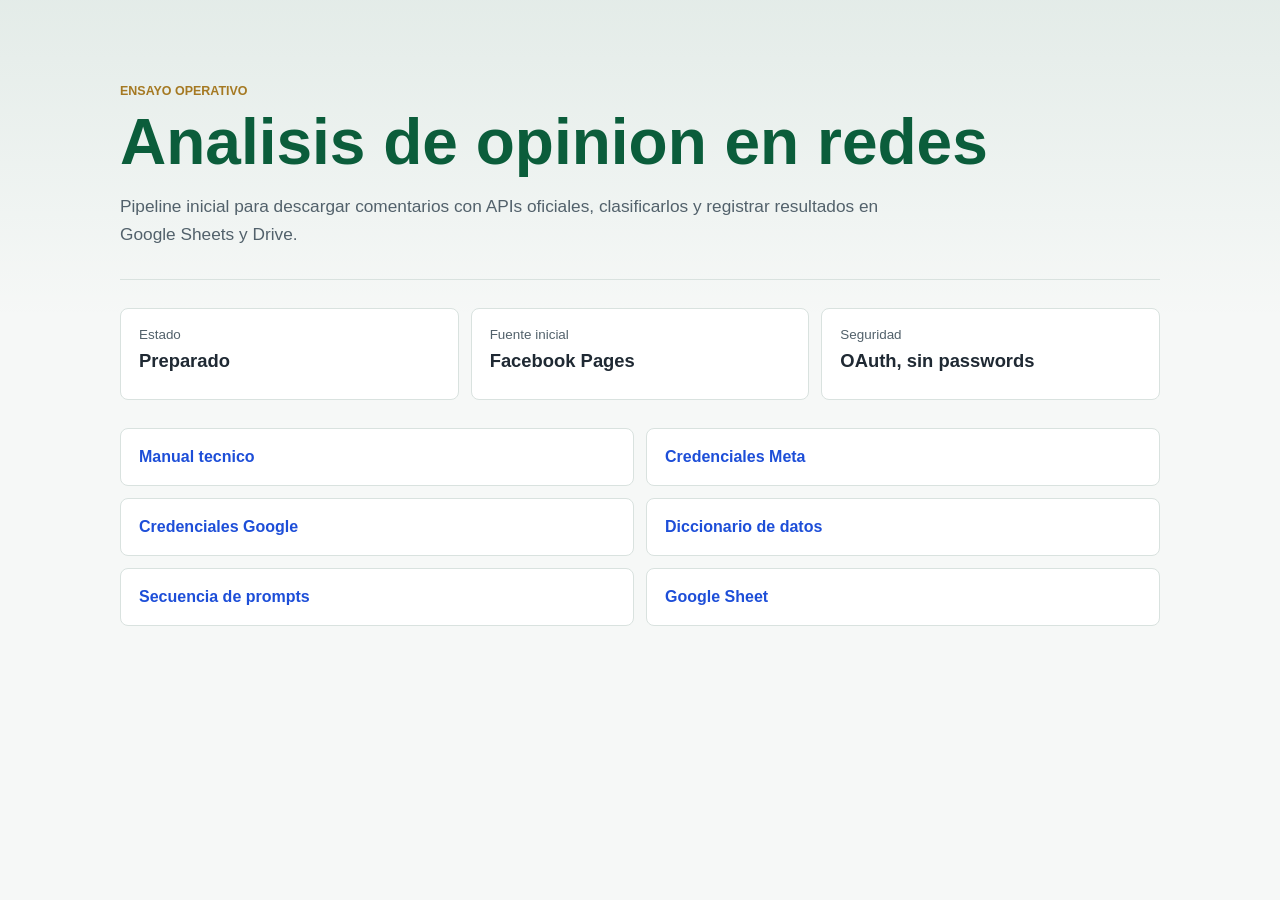
==== index.html @ 3aab6ac1 "Add GitHub Pages landing pages" ====
<!doctype html>
<html lang="es">
<head>
  <meta charset="utf-8">
  <meta name="viewport" content="width=device-width, initial-scale=1">
  <title>Analisis de opinion en redes</title>
  <meta name="description" content="Ensayo operativo para analizar comentarios de Facebook e Instagram con Meta Graph API.">
  <link rel="stylesheet" href="docs/site.css">
</head>
<body>
  <main class="shell">
    <header class="hero">
      <p class="eyebrow">Ensayo operativo</p>
      <h1>Analisis de opinion en redes</h1>
      <p class="lead">Pipeline inicial para descargar comentarios con APIs oficiales, clasificarlos y registrar resultados en Google Sheets y Drive.</p>
    </header>

    <section class="status-grid" aria-label="Estado del ensayo">
      <article>
        <span>Estado</span>
        <strong>Preparado</strong>
      </article>
      <article>
        <span>Fuente inicial</span>
        <strong>Facebook Pages</strong>
      </article>
      <article>
        <span>Seguridad</span>
        <strong>OAuth, sin passwords</strong>
      </article>
    </section>

    <section class="links" aria-label="Documentacion">
      <a href="docs/manual_tecnico.md">Manual tecnico</a>
      <a href="docs/setup_meta.md">Credenciales Meta</a>
      <a href="docs/setup_google.md">Credenciales Google</a>
      <a href="docs/diccionario_datos.md">Diccionario de datos</a>
      <a href="docs/SECUENCIA_PROMPTS_ANALISIS_OPINION_REDES_2026-06-18.md">Secuencia de prompts</a>
      <a href="https://docs.google.com/spreadsheets/d/19qCi8dMDZa89OrZhUth5EhQ0qvkrup6PaqTN3BN7NCc/edit">Google Sheet</a>
    </section>
  </main>
</body>
</html>
---- docs/site.css ----
:root {
  color-scheme: light;
  --bg: #f6f8f7;
  --ink: #1f2933;
  --muted: #52616b;
  --line: #d9e2df;
  --panel: #ffffff;
  --green: #0b5d3b;
  --blue: #1d4ed8;
  --gold: #a57922;
}

* {
  box-sizing: border-box;
}

body {
  margin: 0;
  min-height: 100vh;
  font-family: Arial, Helvetica, sans-serif;
  color: var(--ink);
  background:
    linear-gradient(180deg, rgba(11, 93, 59, 0.08), rgba(246, 248, 247, 0) 320px),
    var(--bg);
}

.shell {
  width: min(1040px, calc(100% - 32px));
  margin: 0 auto;
  padding: 56px 0;
}

.hero {
  padding: 28px 0 30px;
  border-bottom: 1px solid var(--line);
}

.eyebrow {
  margin: 0 0 12px;
  color: var(--gold);
  font-size: 0.78rem;
  font-weight: 700;
  text-transform: uppercase;
}

h1 {
  margin: 0;
  font-size: clamp(2rem, 5vw, 4.25rem);
  line-height: 1.02;
  letter-spacing: 0;
  color: var(--green);
}

.lead {
  max-width: 760px;
  margin: 18px 0 0;
  color: var(--muted);
  font-size: 1.08rem;
  line-height: 1.6;
}

.status-grid {
  display: grid;
  grid-template-columns: repeat(3, minmax(0, 1fr));
  gap: 12px;
  margin: 28px 0;
}

.status-grid article,
.links a {
  border: 1px solid var(--line);
  background: var(--panel);
  border-radius: 8px;
}

.status-grid article {
  min-height: 92px;
  padding: 18px;
}

.status-grid span {
  display: block;
  margin-bottom: 8px;
  color: var(--muted);
  font-size: 0.84rem;
}

.status-grid strong {
  display: block;
  font-size: 1.15rem;
}

.links {
  display: grid;
  grid-template-columns: repeat(2, minmax(0, 1fr));
  gap: 12px;
  margin-top: 24px;
}

.links a {
  display: flex;
  min-height: 58px;
  align-items: center;
  padding: 16px 18px;
  color: var(--blue);
  font-weight: 700;
  text-decoration: none;
}

.links a:hover {
  border-color: var(--blue);
}

@media (max-width: 720px) {
  .shell {
    width: min(100% - 24px, 1040px);
    padding: 32px 0;
  }

  .status-grid,
  .links {
    grid-template-columns: 1fr;
  }
}
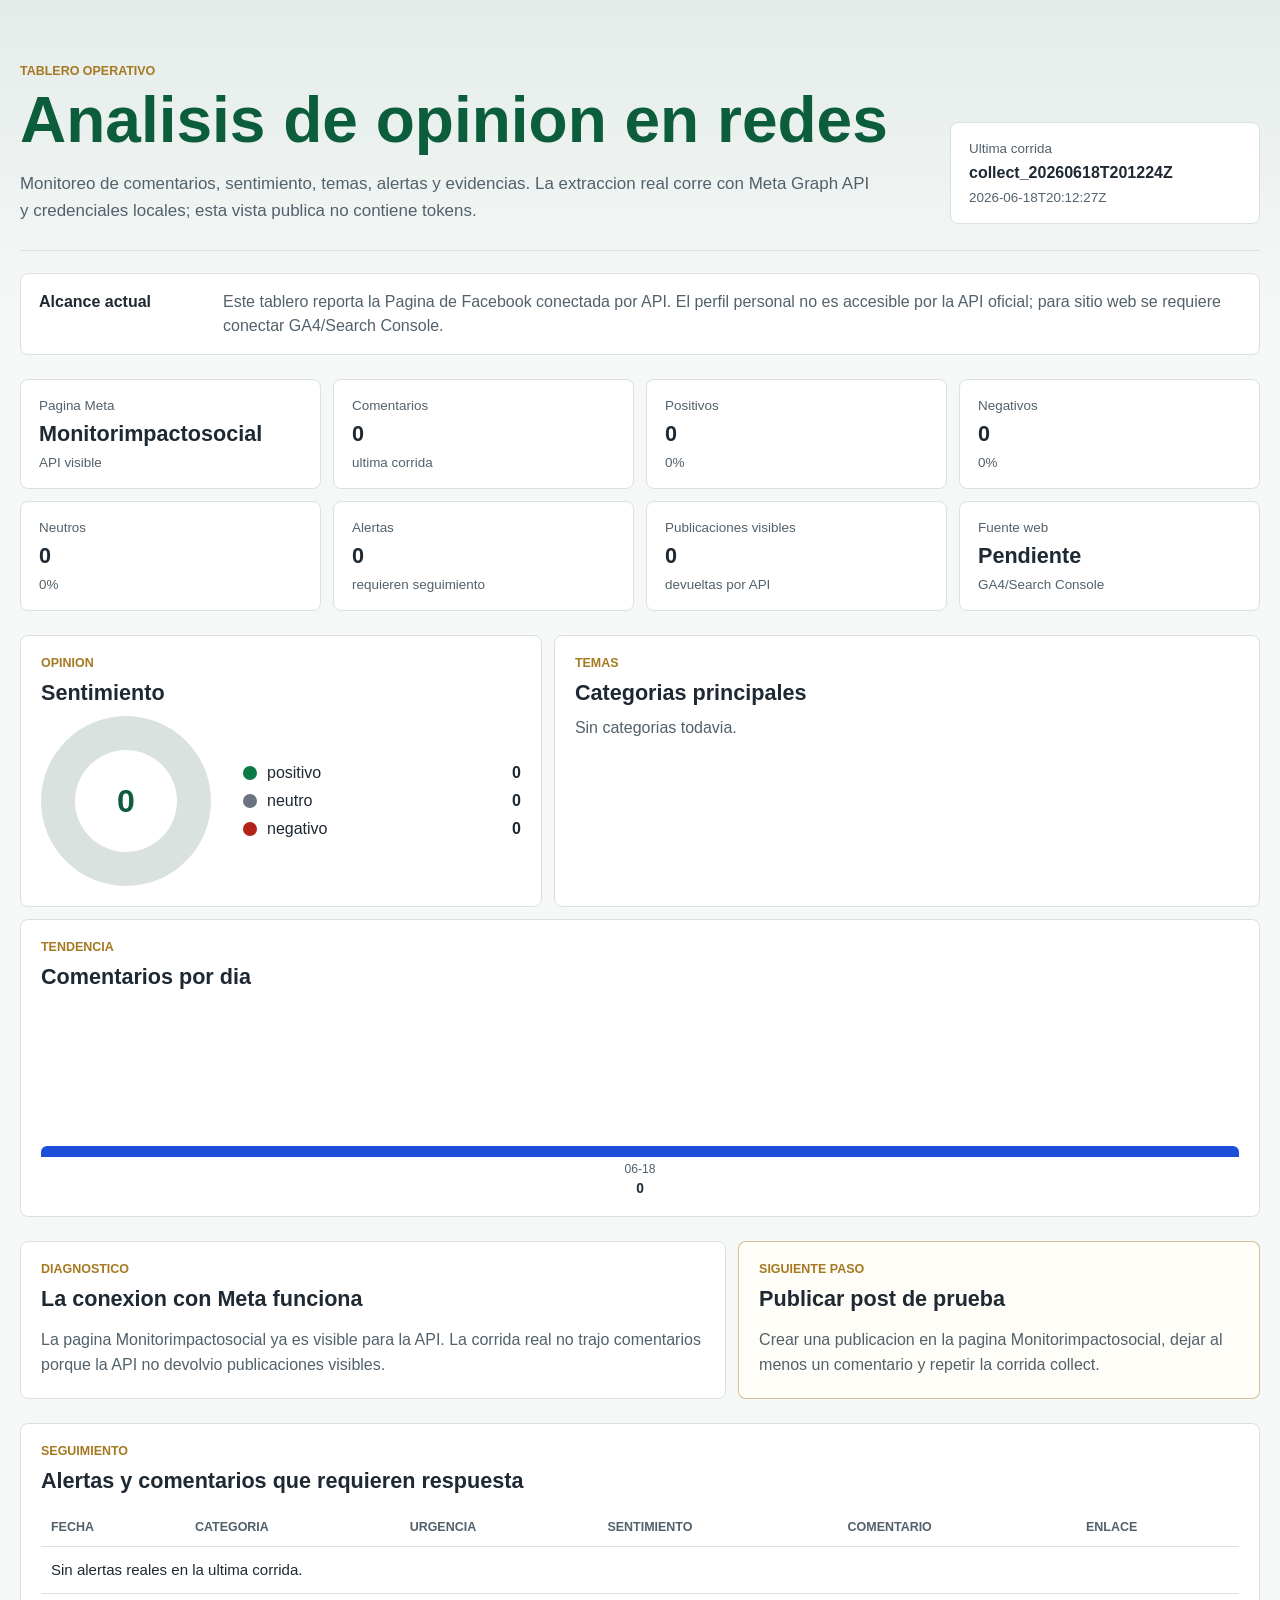
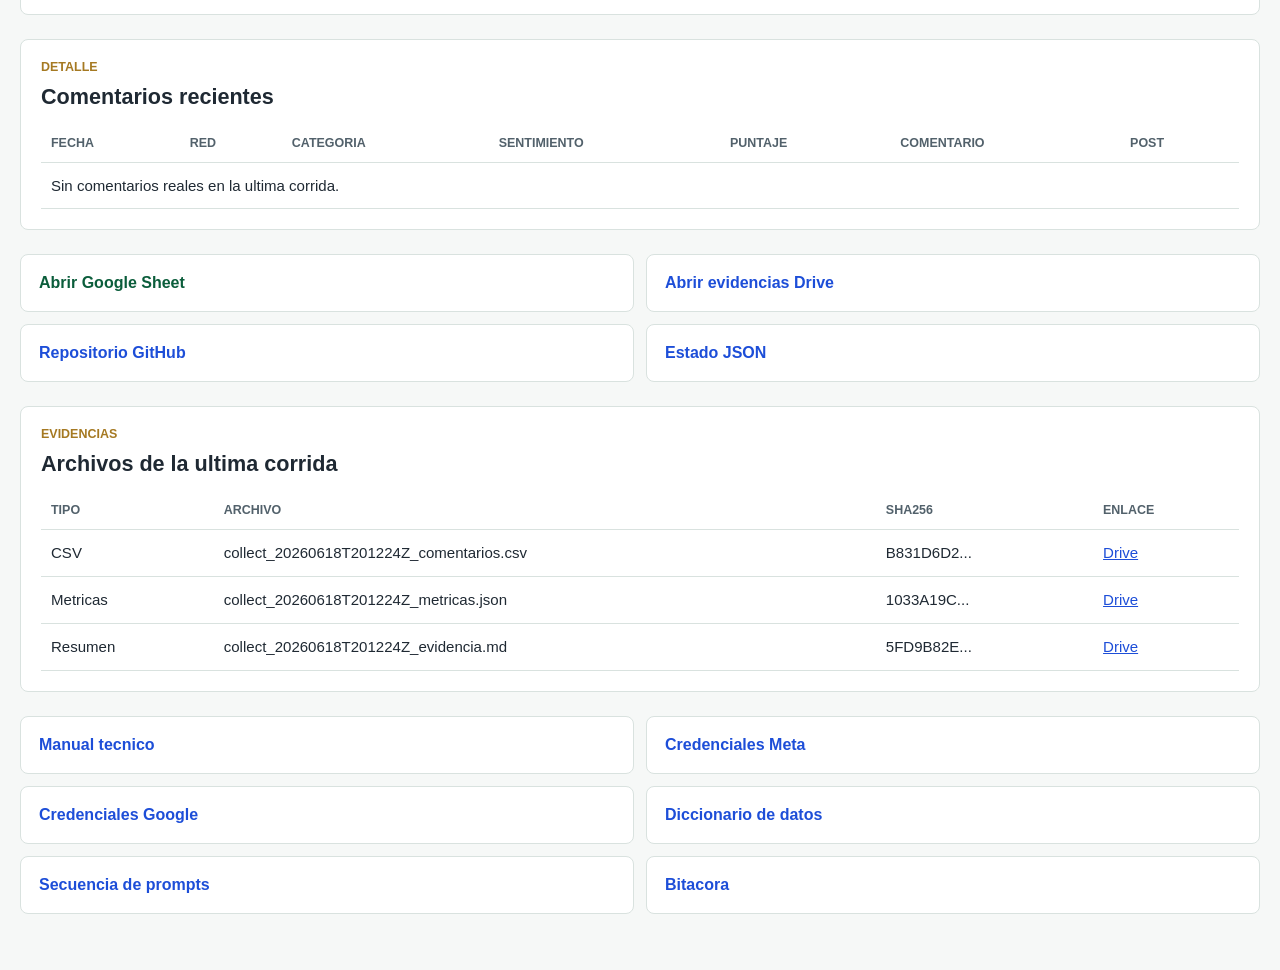
==== commit 212d7e9f: "Build operational opinion dashboard" ====
--- a/index.html
+++ b/index.html
@@ -3,42 +3,202 @@
 <head>
   <meta charset="utf-8">
   <meta name="viewport" content="width=device-width, initial-scale=1">
-  <title>Analisis de opinion en redes</title>
-  <meta name="description" content="Ensayo operativo para analizar comentarios de Facebook e Instagram con Meta Graph API.">
+  <title>Tablero - Analisis de opinion en redes</title>
+  <meta name="description" content="Tablero operativo de comentarios, opinion y alertas para redes sociales.">
   <link rel="stylesheet" href="docs/site.css">
 </head>
 <body>
   <main class="shell">
-    <header class="hero">
-      <p class="eyebrow">Ensayo operativo</p>
-      <h1>Analisis de opinion en redes</h1>
-      <p class="lead">Pipeline inicial para descargar comentarios con APIs oficiales, clasificarlos y registrar resultados en Google Sheets y Drive.</p>
+    <header class="hero dashboard-hero">
+      <div>
+        <p class="eyebrow">Tablero operativo</p>
+        <h1>Analisis de opinion en redes</h1>
+        <p class="lead">Monitoreo de comentarios, sentimiento, temas, alertas y evidencias. La extraccion real corre con Meta Graph API y credenciales locales; esta vista publica no contiene tokens.</p>
+      </div>
+      <aside class="run-badge" aria-label="Ultima corrida">
+        <span>Ultima corrida</span>
+        <strong id="latest-run-id">Sin datos</strong>
+        <small id="latest-run-time">Pendiente</small>
+      </aside>
     </header>
 
-    <section class="status-grid" aria-label="Estado del ensayo">
-      <article>
-        <span>Estado</span>
-        <strong>Preparado</strong>
-      </article>
-      <article>
-        <span>Fuente inicial</span>
-        <strong>Facebook Pages</strong>
-      </article>
-      <article>
-        <span>Seguridad</span>
-        <strong>OAuth, sin passwords</strong>
-      </article>
-    </section>
-
-    <section class="links" aria-label="Documentacion">
+    <section class="notice" aria-label="Alcance del tablero">
+      <strong>Alcance actual</strong>
+      <span id="scope-note">Este tablero reporta la Pagina de Facebook conectada por API. El perfil personal no es accesible por la API oficial; para sitio web se requiere conectar GA4/Search Console.</span>
+    </section>
+
+    <section class="status-grid" aria-label="Indicadores principales">
+      <article>
+        <span>Pagina Meta</span>
+        <strong id="page-name">Monitorimpactosocial</strong>
+        <small id="page-status">API visible</small>
+      </article>
+      <article>
+        <span>Comentarios</span>
+        <strong id="comments-total">0</strong>
+        <small>ultima corrida</small>
+      </article>
+      <article>
+        <span>Positivos</span>
+        <strong id="positive-total">0</strong>
+        <small id="positive-percent">0%</small>
+      </article>
+      <article>
+        <span>Negativos</span>
+        <strong id="negative-total">0</strong>
+        <small id="negative-percent">0%</small>
+      </article>
+      <article>
+        <span>Neutros</span>
+        <strong id="neutral-total">0</strong>
+        <small id="neutral-percent">0%</small>
+      </article>
+      <article>
+        <span>Alertas</span>
+        <strong id="alerts-total">0</strong>
+        <small>requieren seguimiento</small>
+      </article>
+      <article>
+        <span>Publicaciones visibles</span>
+        <strong id="posts-visible">0</strong>
+        <small>devueltas por API</small>
+      </article>
+      <article>
+        <span>Fuente web</span>
+        <strong id="website-status">Pendiente</strong>
+        <small>GA4/Search Console</small>
+      </article>
+    </section>
+
+    <section class="dashboard-grid" aria-label="Graficas">
+      <article class="panel">
+        <div class="section-heading compact">
+          <p class="eyebrow">Opinion</p>
+          <h2>Sentimiento</h2>
+        </div>
+        <div class="sentiment-layout">
+          <div class="donut" id="sentiment-donut" aria-label="Distribucion de sentimiento"></div>
+          <div class="legend" id="sentiment-legend"></div>
+        </div>
+      </article>
+
+      <article class="panel">
+        <div class="section-heading compact">
+          <p class="eyebrow">Temas</p>
+          <h2>Categorias principales</h2>
+        </div>
+        <div class="bars" id="category-bars"></div>
+      </article>
+
+      <article class="panel wide">
+        <div class="section-heading compact">
+          <p class="eyebrow">Tendencia</p>
+          <h2>Comentarios por dia</h2>
+        </div>
+        <div class="trend" id="trend-chart"></div>
+      </article>
+    </section>
+
+    <section class="workbench" aria-label="Diagnostico y acciones">
+      <article class="panel">
+        <p class="eyebrow">Diagnostico</p>
+        <h2 id="diagnostic-title">Esperando datos reales</h2>
+        <p id="diagnostic-detail">La pagina esta conectada, pero todavia no hay comentarios visibles para analizar.</p>
+      </article>
+      <article class="panel next-step">
+        <p class="eyebrow">Siguiente paso</p>
+        <h2 id="next-step-title">Generar comentarios de prueba</h2>
+        <p id="next-step-detail">Publicar un post en la pagina conectada, dejar un comentario y repetir la corrida collect.</p>
+      </article>
+    </section>
+
+    <section class="table-section" aria-label="Alertas recientes">
+      <div class="section-heading">
+        <p class="eyebrow">Seguimiento</p>
+        <h2>Alertas y comentarios que requieren respuesta</h2>
+      </div>
+      <div class="table-wrap">
+        <table>
+          <thead>
+            <tr>
+              <th>Fecha</th>
+              <th>Categoria</th>
+              <th>Urgencia</th>
+              <th>Sentimiento</th>
+              <th>Comentario</th>
+              <th>Enlace</th>
+            </tr>
+          </thead>
+          <tbody id="alerts-body">
+            <tr><td colspan="6">Sin alertas reales en la ultima corrida.</td></tr>
+          </tbody>
+        </table>
+      </div>
+    </section>
+
+    <section class="table-section" aria-label="Comentarios recientes">
+      <div class="section-heading">
+        <p class="eyebrow">Detalle</p>
+        <h2>Comentarios recientes</h2>
+      </div>
+      <div class="table-wrap">
+        <table>
+          <thead>
+            <tr>
+              <th>Fecha</th>
+              <th>Red</th>
+              <th>Categoria</th>
+              <th>Sentimiento</th>
+              <th>Puntaje</th>
+              <th>Comentario</th>
+              <th>Post</th>
+            </tr>
+          </thead>
+          <tbody id="comments-body">
+            <tr><td colspan="7">Sin comentarios reales en la ultima corrida.</td></tr>
+          </tbody>
+        </table>
+      </div>
+    </section>
+
+    <section class="links action-links" aria-label="Accesos operativos">
+      <a class="primary-link" href="https://docs.google.com/spreadsheets/d/19qCi8dMDZa89OrZhUth5EhQ0qvkrup6PaqTN3BN7NCc/edit">Abrir Google Sheet</a>
+      <a href="https://drive.google.com/drive/folders/1RGaWR4DJLrjHRNOoDEw7tdELaAYACcLd">Abrir evidencias Drive</a>
+      <a href="https://github.com/monitorimpactosocial/analisis_opinion_redes">Repositorio GitHub</a>
+      <a href="docs/status.json">Estado JSON</a>
+    </section>
+
+    <section class="table-section" aria-label="Evidencias recientes">
+      <div class="section-heading">
+        <p class="eyebrow">Evidencias</p>
+        <h2>Archivos de la ultima corrida</h2>
+      </div>
+      <div class="table-wrap">
+        <table>
+          <thead>
+            <tr>
+              <th>Tipo</th>
+              <th>Archivo</th>
+              <th>SHA256</th>
+              <th>Enlace</th>
+            </tr>
+          </thead>
+          <tbody id="evidence-body">
+            <tr><td colspan="4">Sin evidencias cargadas.</td></tr>
+          </tbody>
+        </table>
+      </div>
+    </section>
+
+    <section class="links secondary-links" aria-label="Documentacion">
       <a href="docs/manual_tecnico.md">Manual tecnico</a>
       <a href="docs/setup_meta.md">Credenciales Meta</a>
       <a href="docs/setup_google.md">Credenciales Google</a>
       <a href="docs/diccionario_datos.md">Diccionario de datos</a>
       <a href="docs/SECUENCIA_PROMPTS_ANALISIS_OPINION_REDES_2026-06-18.md">Secuencia de prompts</a>
-      <a href="https://docs.google.com/spreadsheets/d/19qCi8dMDZa89OrZhUth5EhQ0qvkrup6PaqTN3BN7NCc/edit">Google Sheet</a>
+      <a href="BITACORA.md">Bitacora</a>
     </section>
   </main>
+  <script src="docs/dashboard.js"></script>
 </body>
 </html>
-
--- a/docs/site.css
+++ b/docs/site.css
@@ -6,8 +6,11 @@
   --line: #d9e2df;
   --panel: #ffffff;
   --green: #0b5d3b;
+  --green-soft: #e8f3ee;
   --blue: #1d4ed8;
   --gold: #a57922;
+  --red: #b42318;
+  --gray: #6b7280;
 }
 
 * {
@@ -24,19 +27,30 @@
     var(--bg);
 }
 
+a {
+  color: var(--blue);
+}
+
 .shell {
-  width: min(1040px, calc(100% - 32px));
+  width: min(1240px, calc(100% - 32px));
   margin: 0 auto;
-  padding: 56px 0;
+  padding: 40px 0 56px;
 }
 
 .hero {
-  padding: 28px 0 30px;
+  padding: 24px 0 26px;
   border-bottom: 1px solid var(--line);
 }
 
+.dashboard-hero {
+  display: grid;
+  grid-template-columns: minmax(0, 1fr) 310px;
+  gap: 24px;
+  align-items: end;
+}
+
 .eyebrow {
-  margin: 0 0 12px;
+  margin: 0 0 10px;
   color: var(--gold);
   font-size: 0.78rem;
   font-weight: 700;
@@ -45,36 +59,72 @@
 
 h1 {
   margin: 0;
-  font-size: clamp(2rem, 5vw, 4.25rem);
-  line-height: 1.02;
+  color: var(--green);
+  font-size: clamp(2rem, 5vw, 4.1rem);
+  line-height: 1.03;
   letter-spacing: 0;
-  color: var(--green);
 }
 
 .lead {
-  max-width: 760px;
-  margin: 18px 0 0;
-  color: var(--muted);
-  font-size: 1.08rem;
+  max-width: 850px;
+  margin: 16px 0 0;
+  color: var(--muted);
+  font-size: 1.06rem;
   line-height: 1.6;
 }
 
-.status-grid {
-  display: grid;
-  grid-template-columns: repeat(3, minmax(0, 1fr));
-  gap: 12px;
-  margin: 28px 0;
-}
-
+.run-badge,
+.notice,
+.panel,
 .status-grid article,
-.links a {
+.links a,
+.table-section {
   border: 1px solid var(--line);
   background: var(--panel);
   border-radius: 8px;
 }
 
+.run-badge {
+  padding: 18px;
+}
+
+.run-badge span,
+.run-badge small,
+.status-grid small {
+  display: block;
+  color: var(--muted);
+  font-size: 0.84rem;
+}
+
+.run-badge strong {
+  display: block;
+  margin: 8px 0;
+  font-size: 1rem;
+  overflow-wrap: anywhere;
+}
+
+.notice {
+  display: grid;
+  grid-template-columns: 170px minmax(0, 1fr);
+  gap: 14px;
+  margin: 22px 0 0;
+  padding: 16px 18px;
+  line-height: 1.5;
+}
+
+.notice span {
+  color: var(--muted);
+}
+
+.status-grid {
+  display: grid;
+  grid-template-columns: repeat(4, minmax(0, 1fr));
+  gap: 12px;
+  margin: 24px 0;
+}
+
 .status-grid article {
-  min-height: 92px;
+  min-height: 104px;
   padding: 18px;
 }
 
@@ -87,14 +137,178 @@
 
 .status-grid strong {
   display: block;
-  font-size: 1.15rem;
+  margin-bottom: 8px;
+  font-size: 1.35rem;
+}
+
+.dashboard-grid {
+  display: grid;
+  grid-template-columns: minmax(0, 0.85fr) minmax(0, 1.15fr);
+  gap: 12px;
+  margin: 0 0 24px;
+}
+
+.panel {
+  padding: 20px;
+}
+
+.panel.wide {
+  grid-column: 1 / -1;
+}
+
+.section-heading {
+  margin-bottom: 14px;
+}
+
+.section-heading.compact {
+  margin-bottom: 10px;
+}
+
+.panel h2,
+.section-heading h2 {
+  margin: 0 0 8px;
+  font-size: 1.35rem;
+  letter-spacing: 0;
+}
+
+.panel p:last-child {
+  margin-bottom: 0;
+  color: var(--muted);
+  line-height: 1.55;
+}
+
+.sentiment-layout {
+  display: grid;
+  grid-template-columns: 180px minmax(0, 1fr);
+  gap: 22px;
+  align-items: center;
+}
+
+.donut {
+  position: relative;
+  width: 170px;
+  height: 170px;
+  border-radius: 50%;
+  background: conic-gradient(#d9e2df 0 100%);
+}
+
+.donut::after {
+  position: absolute;
+  inset: 34px;
+  display: grid;
+  place-items: center;
+  border-radius: 50%;
+  background: #fff;
+  color: var(--green);
+  content: attr(data-label);
+  font-size: 2rem;
+  font-weight: 700;
+}
+
+.legend {
+  display: grid;
+  gap: 10px;
+}
+
+.legend-row {
+  display: grid;
+  grid-template-columns: 14px minmax(0, 1fr) auto;
+  gap: 10px;
+  align-items: center;
+}
+
+.swatch {
+  width: 14px;
+  height: 14px;
+  border-radius: 50%;
+}
+
+.bars {
+  display: grid;
+  gap: 14px;
+}
+
+.bar-label {
+  display: flex;
+  justify-content: space-between;
+  gap: 12px;
+  margin-bottom: 6px;
+}
+
+.bar-track {
+  height: 10px;
+  overflow: hidden;
+  border-radius: 999px;
+  background: var(--green-soft);
+}
+
+.bar-track span {
+  display: block;
+  height: 100%;
+  border-radius: inherit;
+  background: var(--green);
+}
+
+.trend {
+  display: flex;
+  min-height: 190px;
+  align-items: end;
+  gap: 10px;
+  padding-top: 16px;
+}
+
+.trend-col {
+  display: grid;
+  flex: 1;
+  min-width: 42px;
+  height: 180px;
+  grid-template-rows: minmax(8px, 1fr) auto auto;
+  gap: 5px;
+  align-items: end;
+  text-align: center;
+}
+
+.trend-bar {
+  width: 100%;
+  min-height: 8px;
+  border-radius: 6px 6px 0 0;
+  background: var(--blue);
+}
+
+.trend-col span {
+  color: var(--muted);
+  font-size: 0.76rem;
+}
+
+.trend-col strong {
+  font-size: 0.86rem;
+}
+
+.workbench {
+  display: grid;
+  grid-template-columns: minmax(0, 1.15fr) minmax(0, 0.85fr);
+  gap: 12px;
+  margin-bottom: 24px;
+}
+
+.next-step {
+  border-color: rgba(165, 121, 34, 0.45);
+  background: #fffdf7;
 }
 
 .links {
   display: grid;
   grid-template-columns: repeat(2, minmax(0, 1fr));
   gap: 12px;
-  margin-top: 24px;
+  margin-top: 20px;
+}
+
+.action-links {
+  margin-bottom: 24px;
+}
+
+.secondary-links {
+  margin-top: 20px;
 }
 
 .links a {
@@ -102,24 +316,112 @@
   min-height: 58px;
   align-items: center;
   padding: 16px 18px;
-  color: var(--blue);
   font-weight: 700;
   text-decoration: none;
 }
 
+.links .primary-link {
+  color: var(--green);
+}
+
 .links a:hover {
   border-color: var(--blue);
 }
 
-@media (max-width: 720px) {
-  .shell {
-    width: min(100% - 24px, 1040px);
-    padding: 32px 0;
-  }
-
+.table-section {
+  margin-bottom: 24px;
+  padding: 20px;
+}
+
+.table-wrap {
+  overflow-x: auto;
+}
+
+table {
+  width: 100%;
+  border-collapse: collapse;
+  font-size: 0.94rem;
+}
+
+th,
+td {
+  padding: 12px 10px;
+  border-bottom: 1px solid var(--line);
+  text-align: left;
+  vertical-align: top;
+}
+
+th {
+  color: var(--muted);
+  font-size: 0.78rem;
+  text-transform: uppercase;
+}
+
+td {
+  line-height: 1.45;
+}
+
+td:nth-child(5),
+td:nth-child(6),
+td:nth-child(7) {
+  overflow-wrap: anywhere;
+}
+
+.pill {
+  display: inline-flex;
+  min-width: 72px;
+  justify-content: center;
+  padding: 4px 8px;
+  border-radius: 999px;
+  color: #fff;
+  font-size: 0.78rem;
+  font-weight: 700;
+}
+
+.pill.positivo {
+  background: var(--green);
+}
+
+.pill.neutro {
+  background: var(--gray);
+}
+
+.pill.negativo {
+  background: var(--red);
+}
+
+.empty {
+  margin: 0;
+  color: var(--muted);
+}
+
+@media (max-width: 900px) {
+  .dashboard-hero,
+  .notice,
   .status-grid,
+  .dashboard-grid,
+  .workbench,
+  .sentiment-layout,
   .links {
     grid-template-columns: 1fr;
   }
-}
-
+
+  .status-grid {
+    grid-template-columns: repeat(2, minmax(0, 1fr));
+  }
+}
+
+@media (max-width: 620px) {
+  .shell {
+    width: min(100% - 24px, 1240px);
+    padding: 28px 0;
+  }
+
+  .status-grid {
+    grid-template-columns: 1fr;
+  }
+
+  .trend {
+    min-width: 520px;
+  }
+}
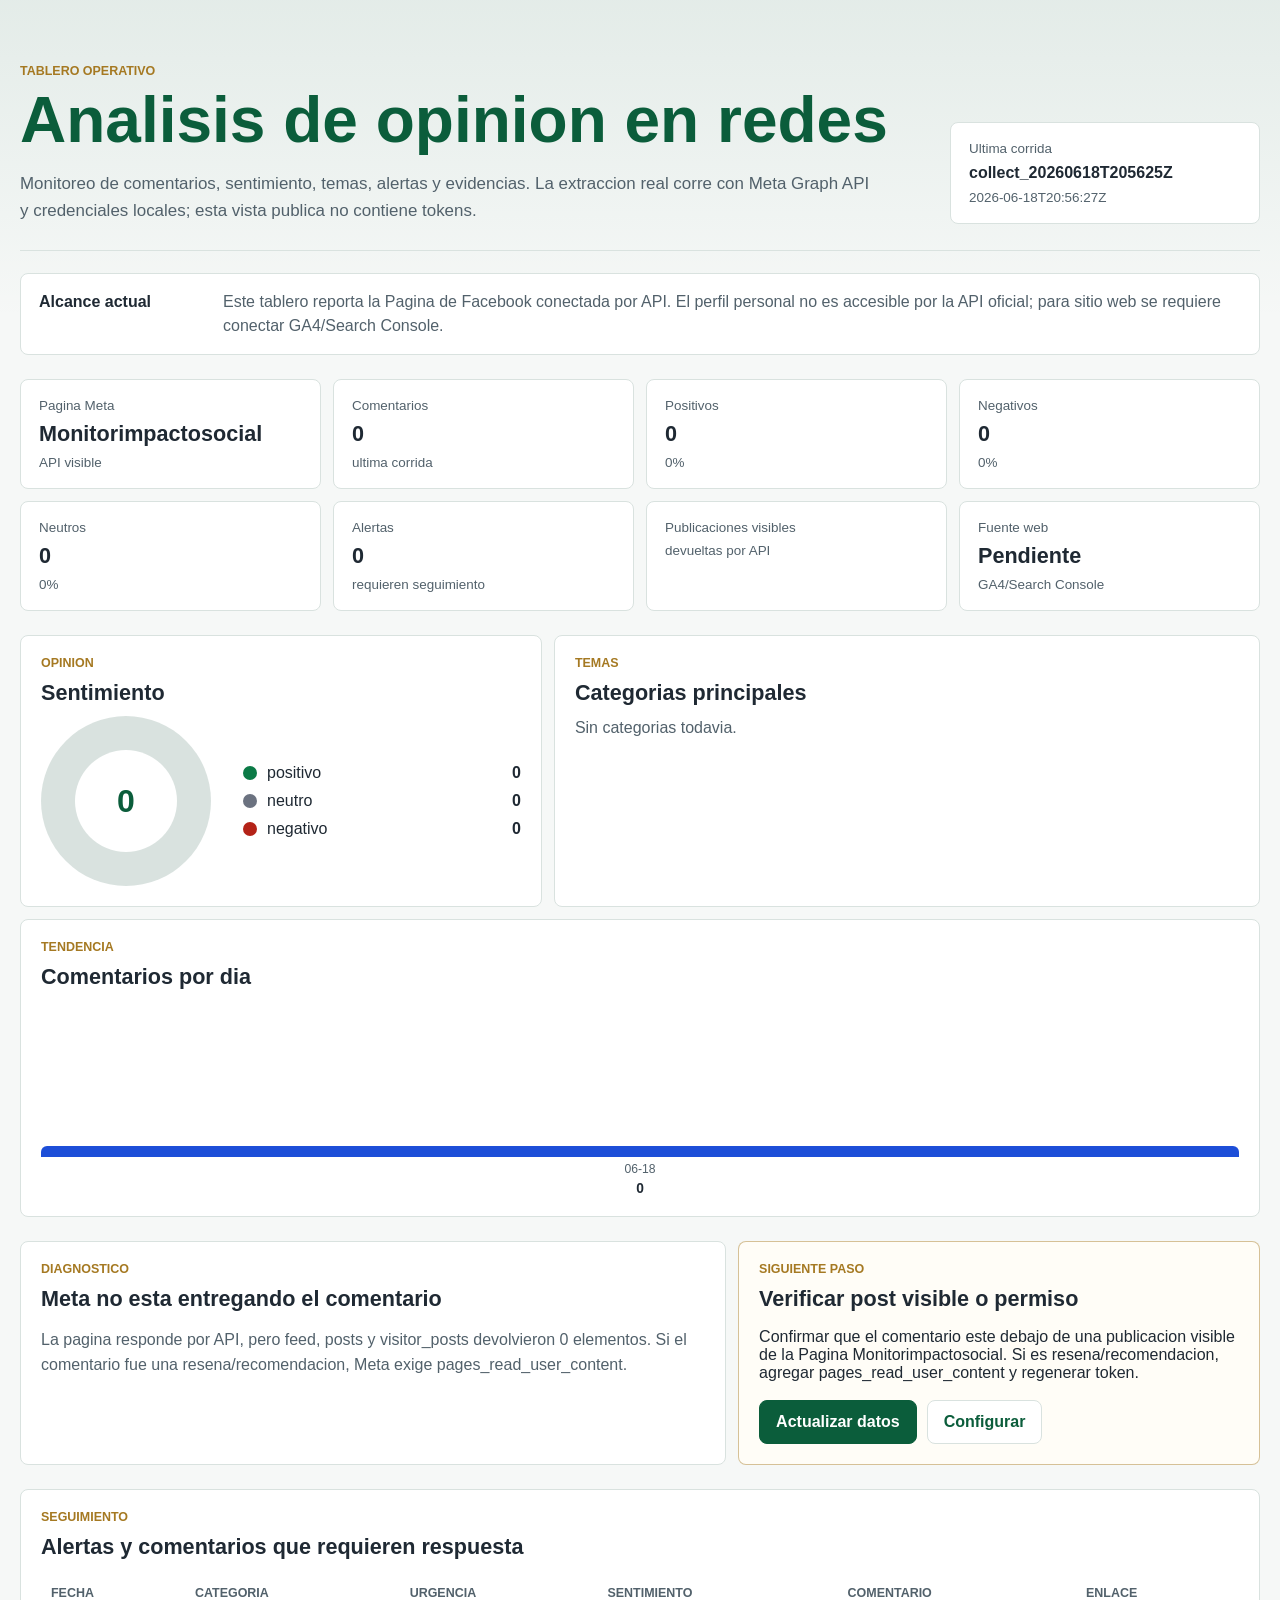
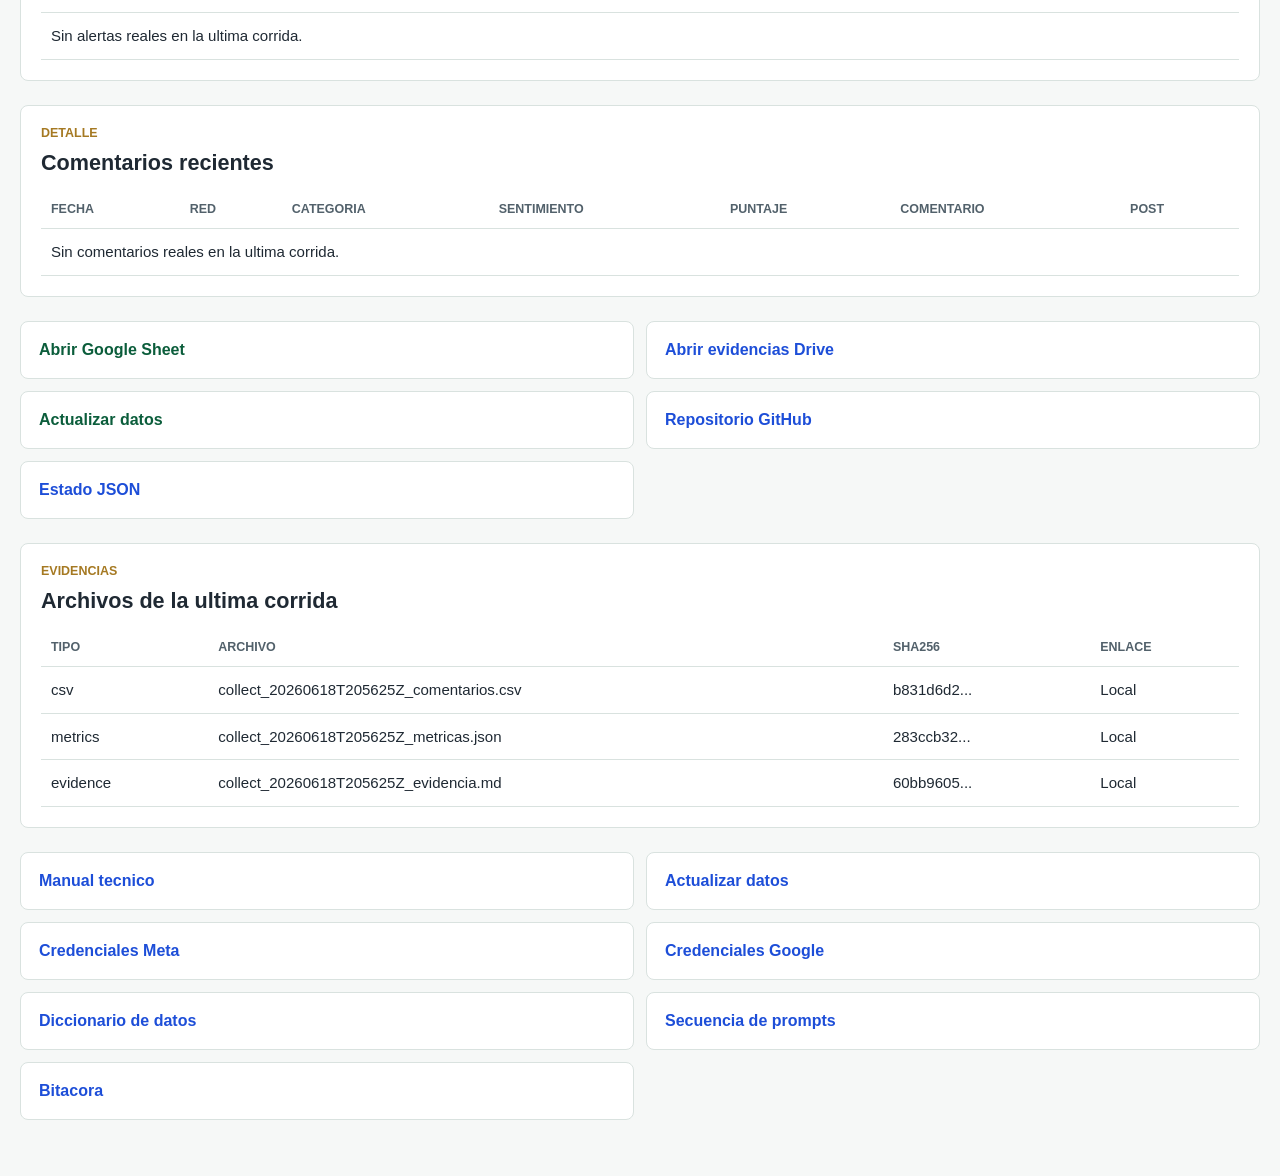
==== commit 142910b3: "Add manual dashboard update workflow" ====
--- a/index.html
+++ b/index.html
@@ -109,6 +109,10 @@
         <p class="eyebrow">Siguiente paso</p>
         <h2 id="next-step-title">Generar comentarios de prueba</h2>
         <p id="next-step-detail">Publicar un post en la pagina conectada, dejar un comentario y repetir la corrida collect.</p>
+        <div class="panel-actions">
+          <a class="button-link" id="update-dashboard-link" href="https://github.com/monitorimpactosocial/analisis_opinion_redes/actions/workflows/update-dashboard.yml">Actualizar datos</a>
+          <a class="button-link secondary" href="docs/actualizar_datos.md">Configurar</a>
+        </div>
       </article>
     </section>
 
@@ -164,6 +168,7 @@
     <section class="links action-links" aria-label="Accesos operativos">
       <a class="primary-link" href="https://docs.google.com/spreadsheets/d/19qCi8dMDZa89OrZhUth5EhQ0qvkrup6PaqTN3BN7NCc/edit">Abrir Google Sheet</a>
       <a href="https://drive.google.com/drive/folders/1RGaWR4DJLrjHRNOoDEw7tdELaAYACcLd">Abrir evidencias Drive</a>
+      <a class="primary-link" href="https://github.com/monitorimpactosocial/analisis_opinion_redes/actions/workflows/update-dashboard.yml">Actualizar datos</a>
       <a href="https://github.com/monitorimpactosocial/analisis_opinion_redes">Repositorio GitHub</a>
       <a href="docs/status.json">Estado JSON</a>
     </section>
@@ -192,6 +197,7 @@
 
     <section class="links secondary-links" aria-label="Documentacion">
       <a href="docs/manual_tecnico.md">Manual tecnico</a>
+      <a href="docs/actualizar_datos.md">Actualizar datos</a>
       <a href="docs/setup_meta.md">Credenciales Meta</a>
       <a href="docs/setup_google.md">Credenciales Google</a>
       <a href="docs/diccionario_datos.md">Diccionario de datos</a>
--- a/docs/site.css
+++ b/docs/site.css
@@ -296,6 +296,37 @@
   background: #fffdf7;
 }
 
+.panel-actions {
+  display: flex;
+  flex-wrap: wrap;
+  gap: 10px;
+  margin-top: 18px;
+}
+
+.button-link {
+  display: inline-flex;
+  min-height: 44px;
+  align-items: center;
+  justify-content: center;
+  padding: 0 16px;
+  border: 1px solid var(--green);
+  border-radius: 8px;
+  background: var(--green);
+  color: #fff;
+  font-weight: 700;
+  text-decoration: none;
+}
+
+.button-link.secondary {
+  border-color: var(--line);
+  background: #fff;
+  color: var(--green);
+}
+
+.button-link:hover {
+  border-color: var(--blue);
+}
+
 .links {
   display: grid;
   grid-template-columns: repeat(2, minmax(0, 1fr));
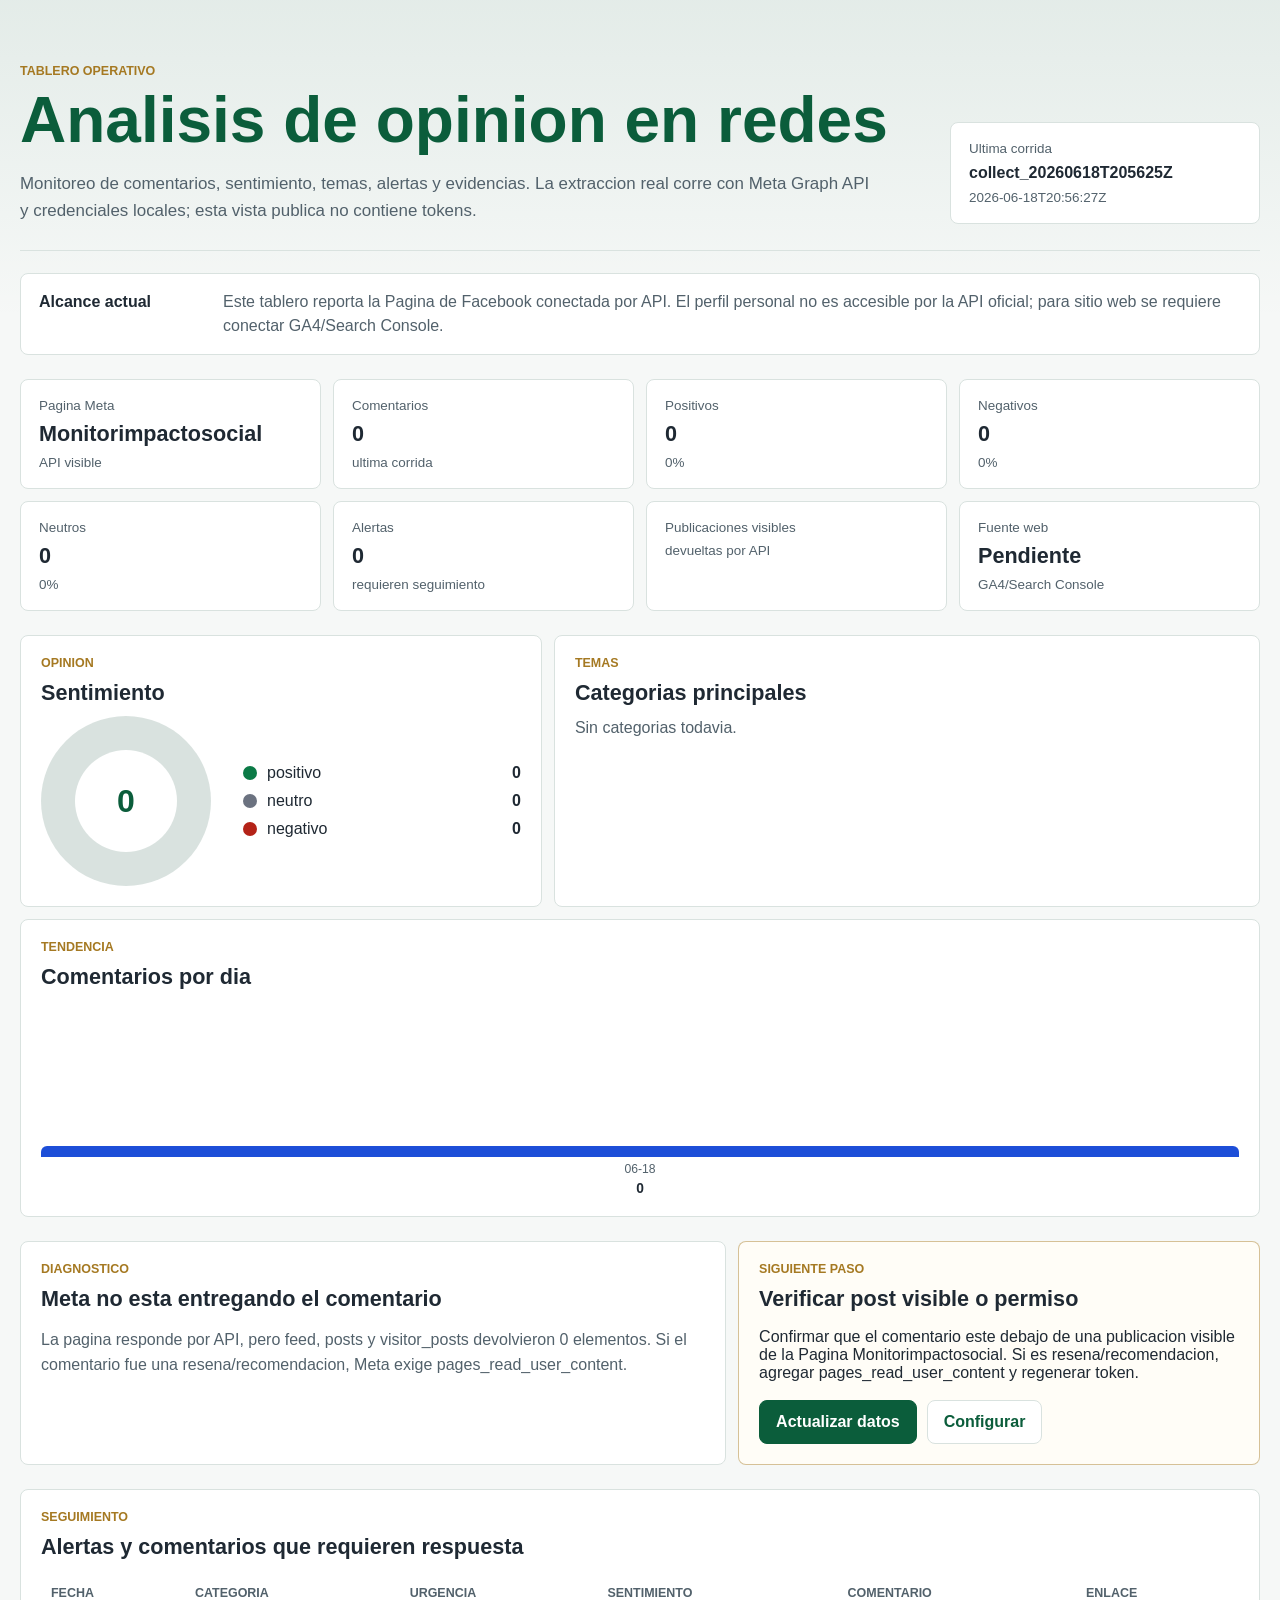
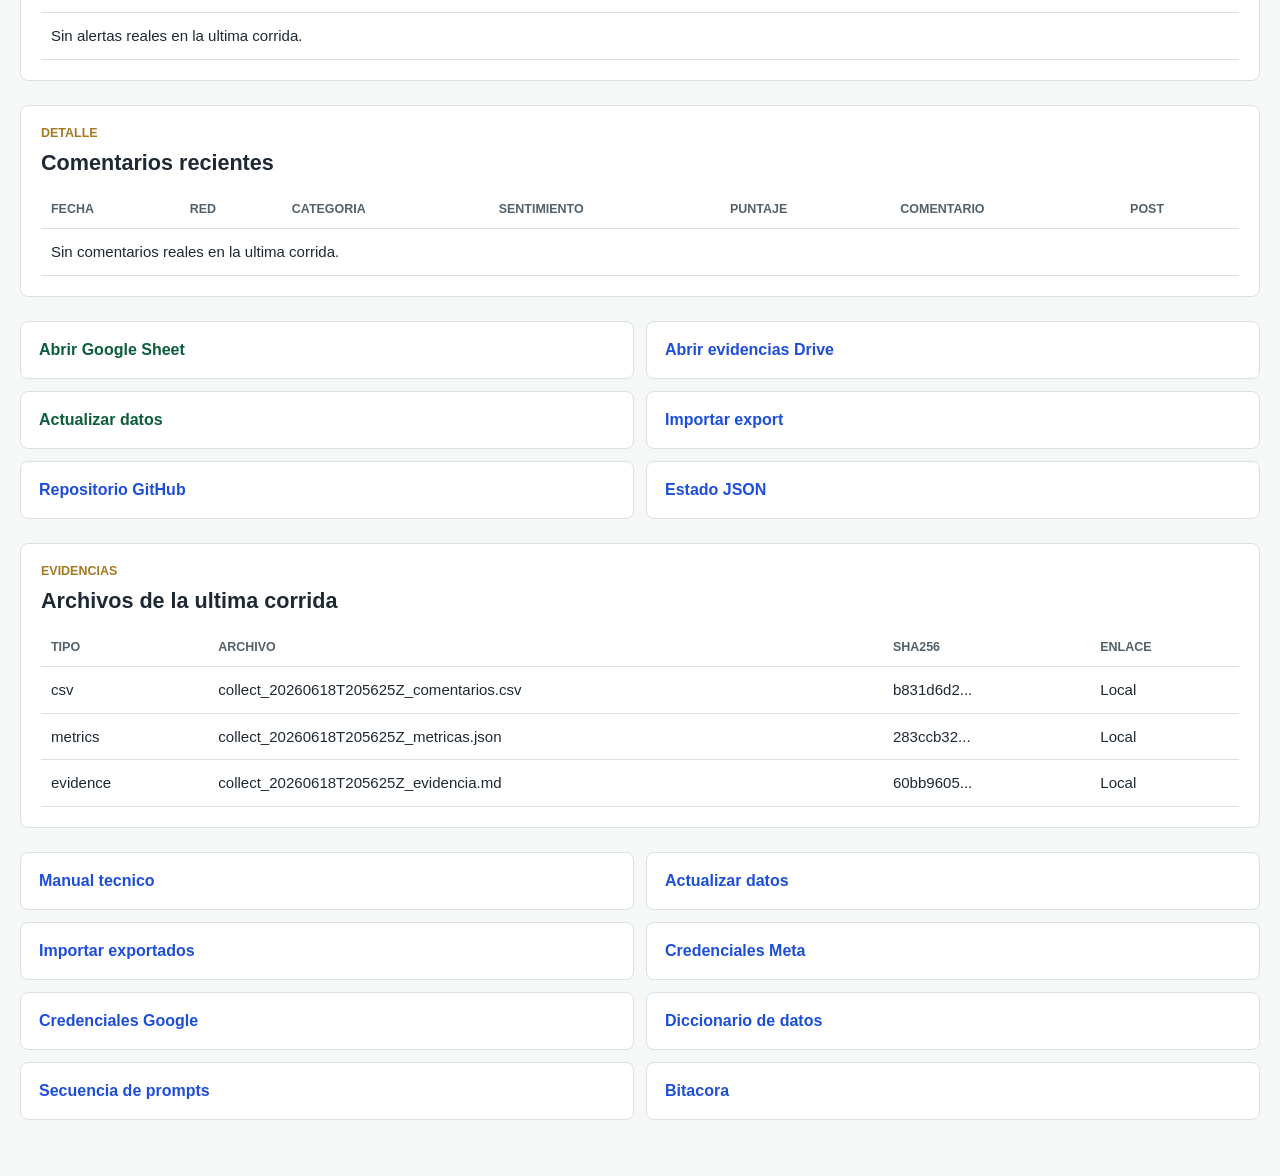
==== commit ec0688ae: "Add exported file import workflow" ====
--- a/index.html
+++ b/index.html
@@ -169,6 +169,7 @@
       <a class="primary-link" href="https://docs.google.com/spreadsheets/d/19qCi8dMDZa89OrZhUth5EhQ0qvkrup6PaqTN3BN7NCc/edit">Abrir Google Sheet</a>
       <a href="https://drive.google.com/drive/folders/1RGaWR4DJLrjHRNOoDEw7tdELaAYACcLd">Abrir evidencias Drive</a>
       <a class="primary-link" href="https://github.com/monitorimpactosocial/analisis_opinion_redes/actions/workflows/update-dashboard.yml">Actualizar datos</a>
+      <a href="docs/importar_exportados.md">Importar export</a>
       <a href="https://github.com/monitorimpactosocial/analisis_opinion_redes">Repositorio GitHub</a>
       <a href="docs/status.json">Estado JSON</a>
     </section>
@@ -198,6 +199,7 @@
     <section class="links secondary-links" aria-label="Documentacion">
       <a href="docs/manual_tecnico.md">Manual tecnico</a>
       <a href="docs/actualizar_datos.md">Actualizar datos</a>
+      <a href="docs/importar_exportados.md">Importar exportados</a>
       <a href="docs/setup_meta.md">Credenciales Meta</a>
       <a href="docs/setup_google.md">Credenciales Google</a>
       <a href="docs/diccionario_datos.md">Diccionario de datos</a>
